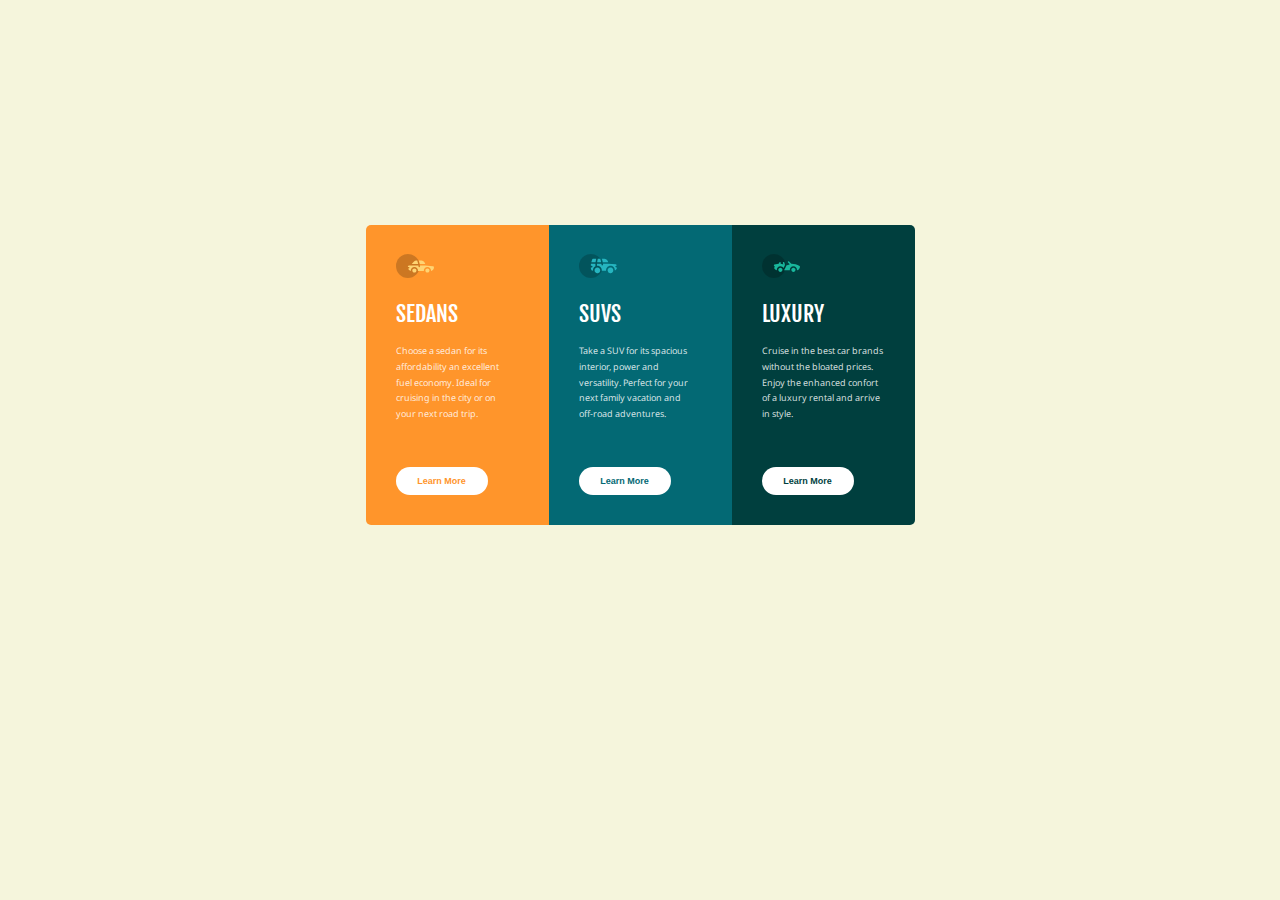
==== index.html @ cdfc1131 "atualizei nomes de arquivos" ====
<!DOCTYPE html>
<html lang="pt-br">
<head>
    <meta charset="UTF-8">
    <meta name="viewport" content="width=device-width, initial-scale=1.0">
    <title>Flexbox</title>
    <link rel="stylesheet" href="style.css">
</head>
<body>
   
    <div id="d01">
        <section>

            <picture>
                <img src="imagens/icon-sedans.svg" alt="Icone do sedans">
            </picture>

            <h2>SEDANS</h2>
            <p>Choose a sedan for its <br> affordability an excellent <br> fuel economy. Ideal for <br> cruising in the city or on <br> your next road trip.</p>
        </section>

    </div>

    <div id="d02">

        <section>

            <picture>
                <img src="imagens/icon-suvs.svg" alt="Icone do Suvs">
            </picture>
            
            <h2>SUVS</h2>
            <p>Take a SUV for its spacious <br> interior, power and <br> versatility. Perfect for your <br> next family vacation and <br> off-road adventures.</p>

        </section>
    
    </div>
        
    <div id="d03">
        <section>
            <picture>
                <img src="imagens/icon-luxury.svg" alt="Icone do Sedan">
            </picture>
            <h2>LUXURY</h2>
            <p>Cruise in the best car brands <br> without the bloated prices. <br>Enjoy the enhanced confort <br>of a luxury rental and arrive <br> in style.</p>
        </section>
    </div>
  
</body>
</html>
---- style.css ----
@charset "UTF-8";
@import url('https://fonts.googleapis.com/css2?family=Fjalla+One&family=Sriracha&display=swap');
        
@import url('https://fonts.googleapis.com/css2?family=Noto+Sans:wght@300&display=swap');

*{
  margin: 0px;
}

h2{
    color: white;
    font-family: 'Fjalla One', sans-serif;
    font-weight: lighter;
    padding-bottom: 16.3px;  
    font-size: 22px; 
}


p{
    color: rgba(255, 255, 255, 0.829);
    font-family: 'Noto Sans', sans-serif;
    font-size: 9px;
    line-height: 15.7px; 
}

body{
    background-color: beige;
    padding: 25vh;
    display: flex;
    justify-content: center;
    flex-wrap: wrap;
}

div{
    height: 300px;
    width: 183px;
    min-width: 183px;
}

#d01{
    border-top-left-radius: 5px;
    border-bottom-left-radius: 5px;
    background-color: #ff952b;
}

#d02{

    background-color: #036974; 
}

#d03{
    border-top-right-radius: 5px;
    border-bottom-right-radius: 5px;
    background-color: #003F3E;
}

img{
    height: 24px;
    width: 38px;
    margin-top:-10.7px;
    padding-bottom: 17.5px;
}

section{
    padding-top: 40px;
    padding-left: 30px;
}

section::after{
    
    content: "Learn More";
    font-family: Arial, Helvetica, sans-serif;
    text-align: center;
    font-weight: 600;
    padding: 9px 6px;
    font-size: 9px;
    
    width: 80px;
    margin-top: 45px;
   
   
    display: block;
    
    background-color: white;
    border-radius: 50px;
    
    
}

#d01 > section::after{

    color: #ff952b;  
}

#d02 > section::after{
   
    color: #036974;
}


#d03 > section::after{
    
    color:#003F3E;
    
}
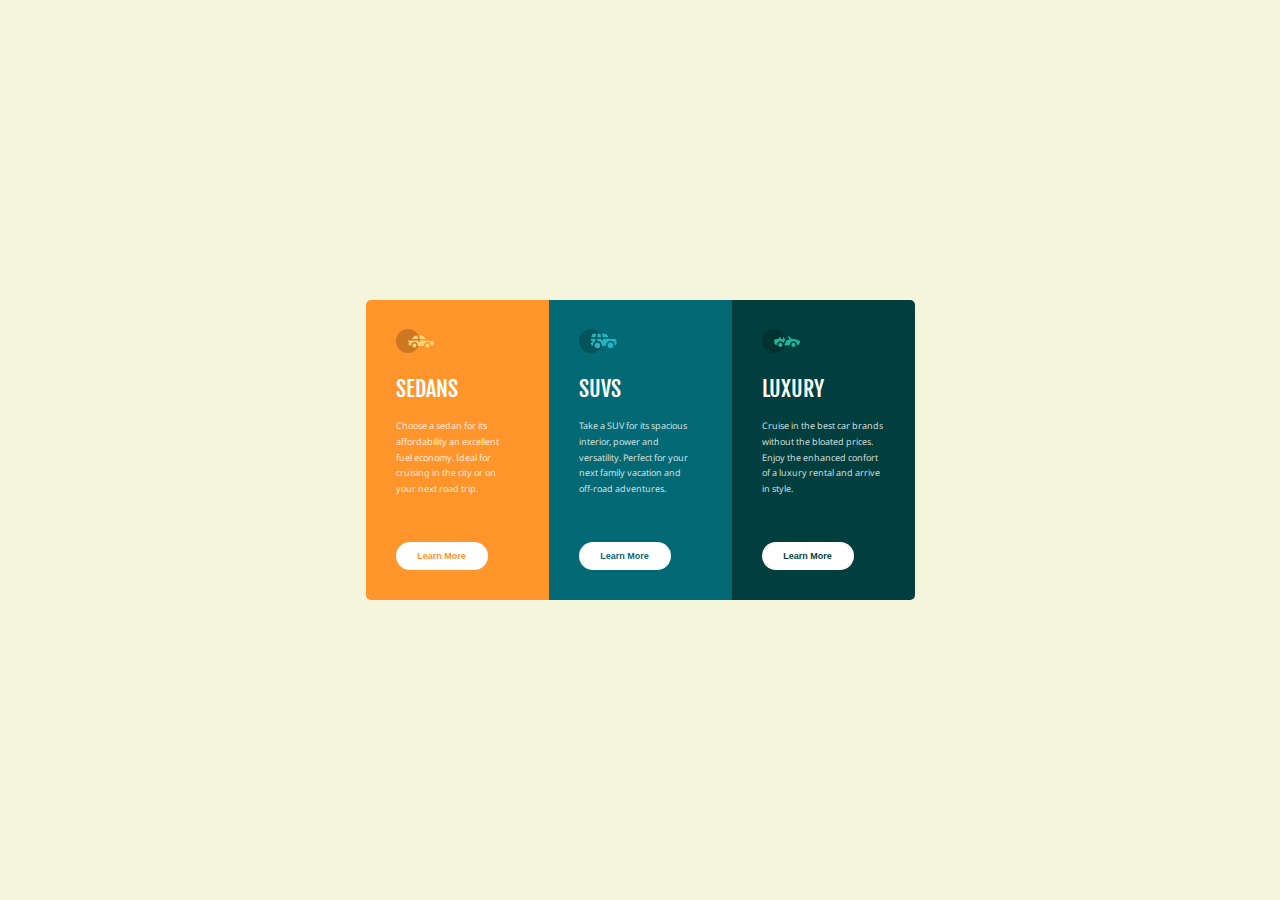
==== commit 01682ae3: "atualização no flex" ====
--- a/index.html
+++ b/index.html
@@ -8,43 +8,39 @@
 </head>
 <body>
    
-    <div id="d01">
-        <section>
-
-            <picture>
-                <img src="imagens/icon-sedans.svg" alt="Icone do sedans">
-            </picture>
-
-            <h2>SEDANS</h2>
-            <p>Choose a sedan for its <br> affordability an excellent <br> fuel economy. Ideal for <br> cruising in the city or on <br> your next road trip.</p>
-        </section>
-
-    </div>
-
-    <div id="d02">
-
-        <section>
-
-            <picture>
-                <img src="imagens/icon-suvs.svg" alt="Icone do Suvs">
-            </picture>
-            
-            <h2>SUVS</h2>
-            <p>Take a SUV for its spacious <br> interior, power and <br> versatility. Perfect for your <br> next family vacation and <br> off-road adventures.</p>
-
-        </section>
-    
-    </div>
+    <main id="container">
         
-    <div id="d03">
-        <section>
-            <picture>
-                <img src="imagens/icon-luxury.svg" alt="Icone do Sedan">
-            </picture>
-            <h2>LUXURY</h2>
-            <p>Cruise in the best car brands <br> without the bloated prices. <br>Enjoy the enhanced confort <br>of a luxury rental and arrive <br> in style.</p>
-        </section>
-    </div>
+        <div id="d01">
+            <section>
+                <picture>
+                    <img src="imagens/icon-sedans.svg" alt="Icone do sedans">
+                </picture>
+                <h2>SEDANS</h2>
+                <p>Choose a sedan for its <br> affordability an excellent <br> fuel economy. Ideal for <br> cruising in the city or on <br> your next road trip.</p>
+            </section>
+        </div>
+        <div id="d02">
+            <section>
+                <picture>
+                    <img src="imagens/icon-suvs.svg" alt="Icone do Suvs">
+                </picture>
+        
+                <h2>SUVS</h2>
+                <p>Take a SUV for its spacious <br> interior, power and <br> versatility. Perfect for your <br> next family vacation and <br> off-road adventures.</p>
+            </section>
+        
+        </div>
+        
+        <div id="d03">
+            <section>
+                <picture>
+                    <img src="imagens/icon-luxury.svg" alt="Icone do Sedan">
+                </picture>
+                <h2>LUXURY</h2>
+                <p>Cruise in the best car brands <br> without the bloated prices. <br>Enjoy the enhanced confort <br>of a luxury rental and arrive <br> in style.</p>
+            </section>
+        </div>
+    </main>
   
 </body>
 </html>--- a/style.css
+++ b/style.css
@@ -4,7 +4,18 @@
 @import url('https://fonts.googleapis.com/css2?family=Noto+Sans:wght@300&display=swap');
 
 *{
-  margin: 0px;
+    padding: 0px;
+    margin: 0px;
+}
+
+
+#container{
+    background-color: beige;
+    display: flex;
+    height: 100vh;
+    justify-content: center;
+    align-items: center;
+    flex-wrap: wrap;
 }
 
 h2{
@@ -21,14 +32,6 @@
     font-family: 'Noto Sans', sans-serif;
     font-size: 9px;
     line-height: 15.7px; 
-}
-
-body{
-    background-color: beige;
-    padding: 25vh;
-    display: flex;
-    justify-content: center;
-    flex-wrap: wrap;
 }
 
 div{
@@ -83,8 +86,7 @@
     
     background-color: white;
     border-radius: 50px;
-    
-    
+       
 }
 
 #d01 > section::after{
